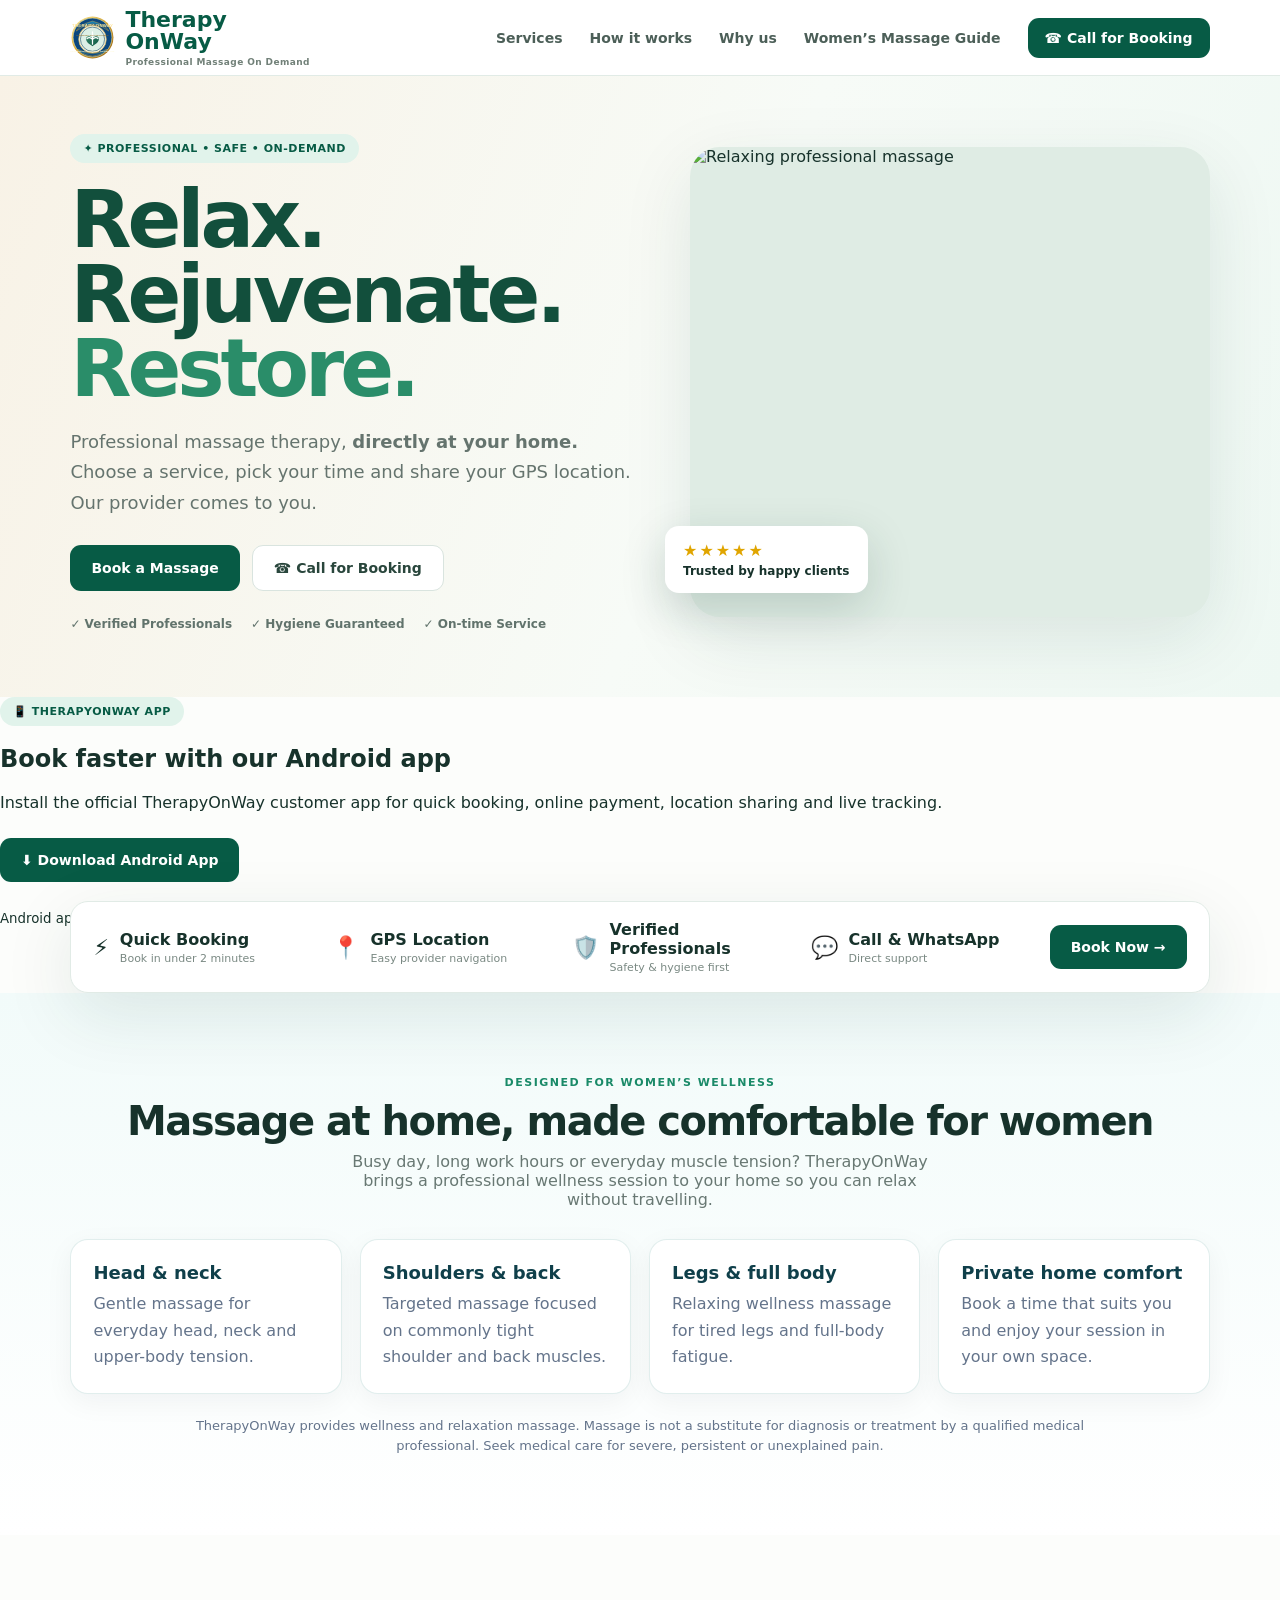
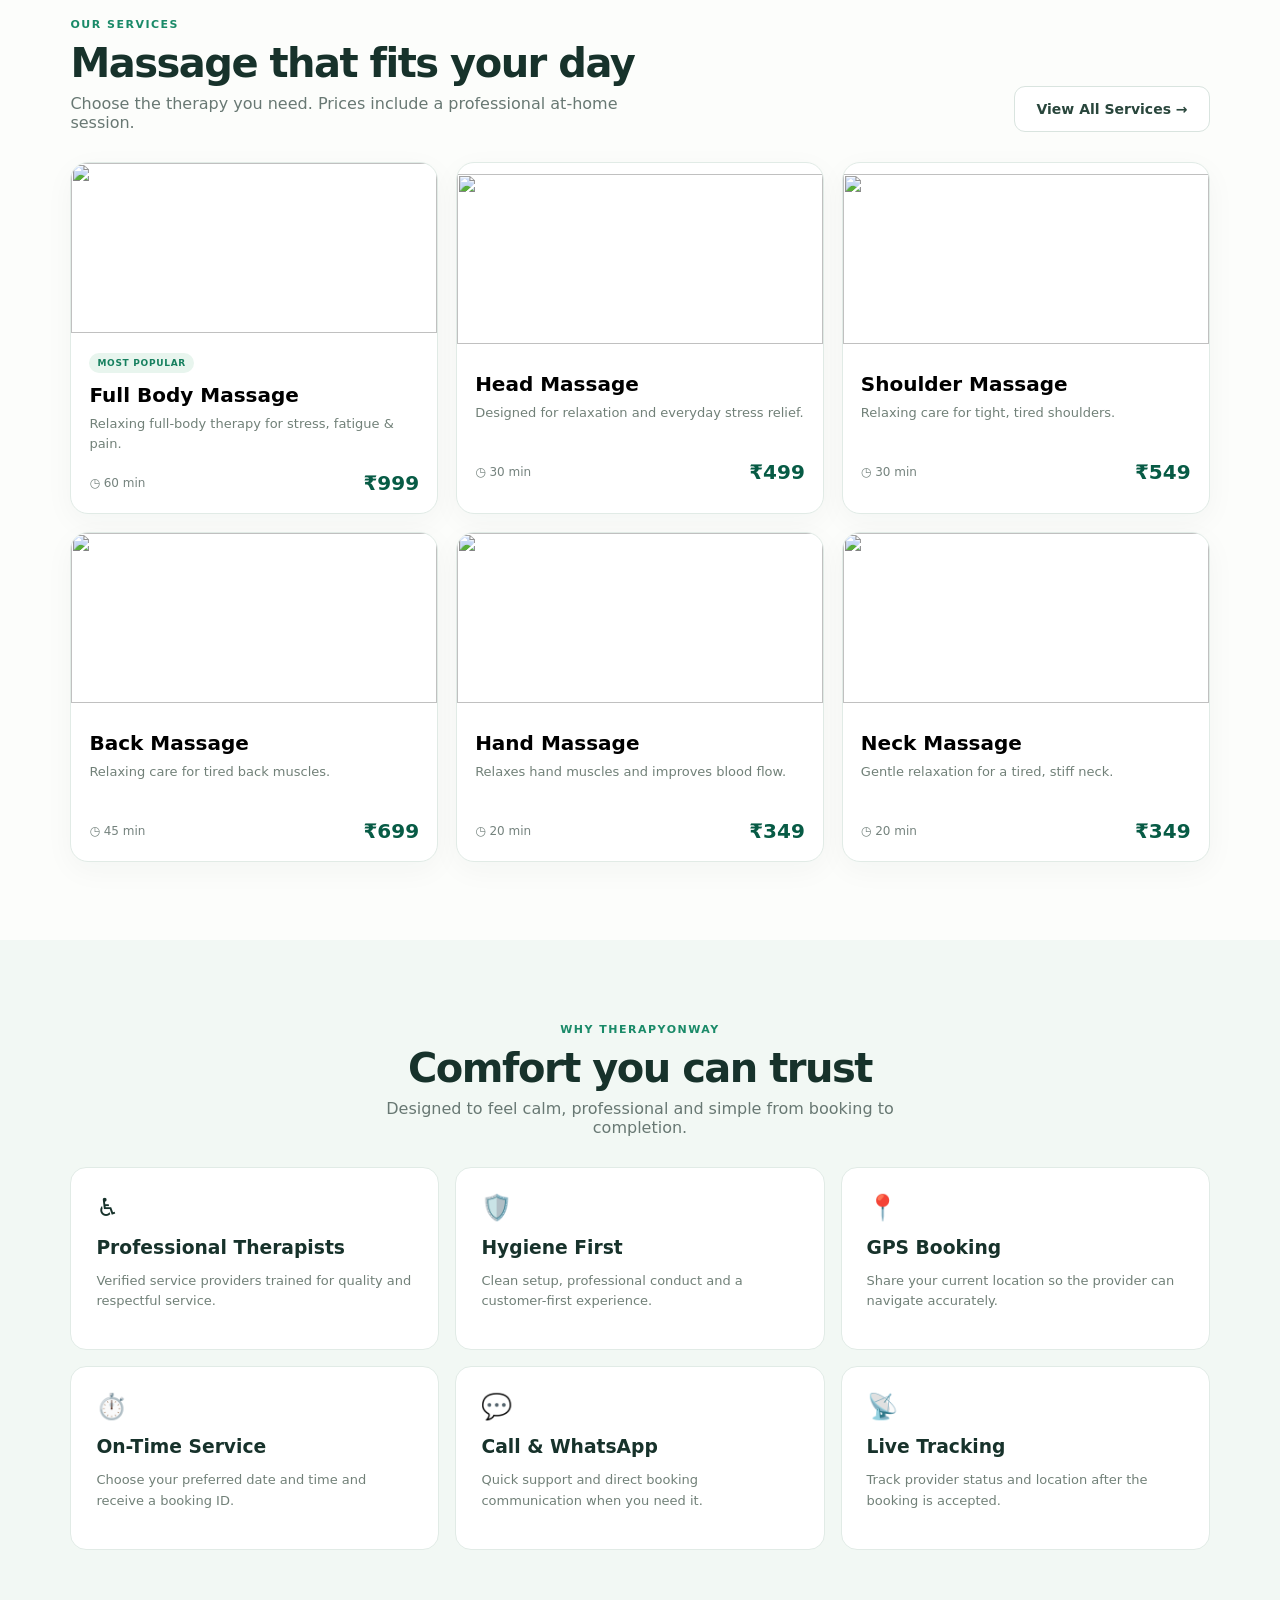
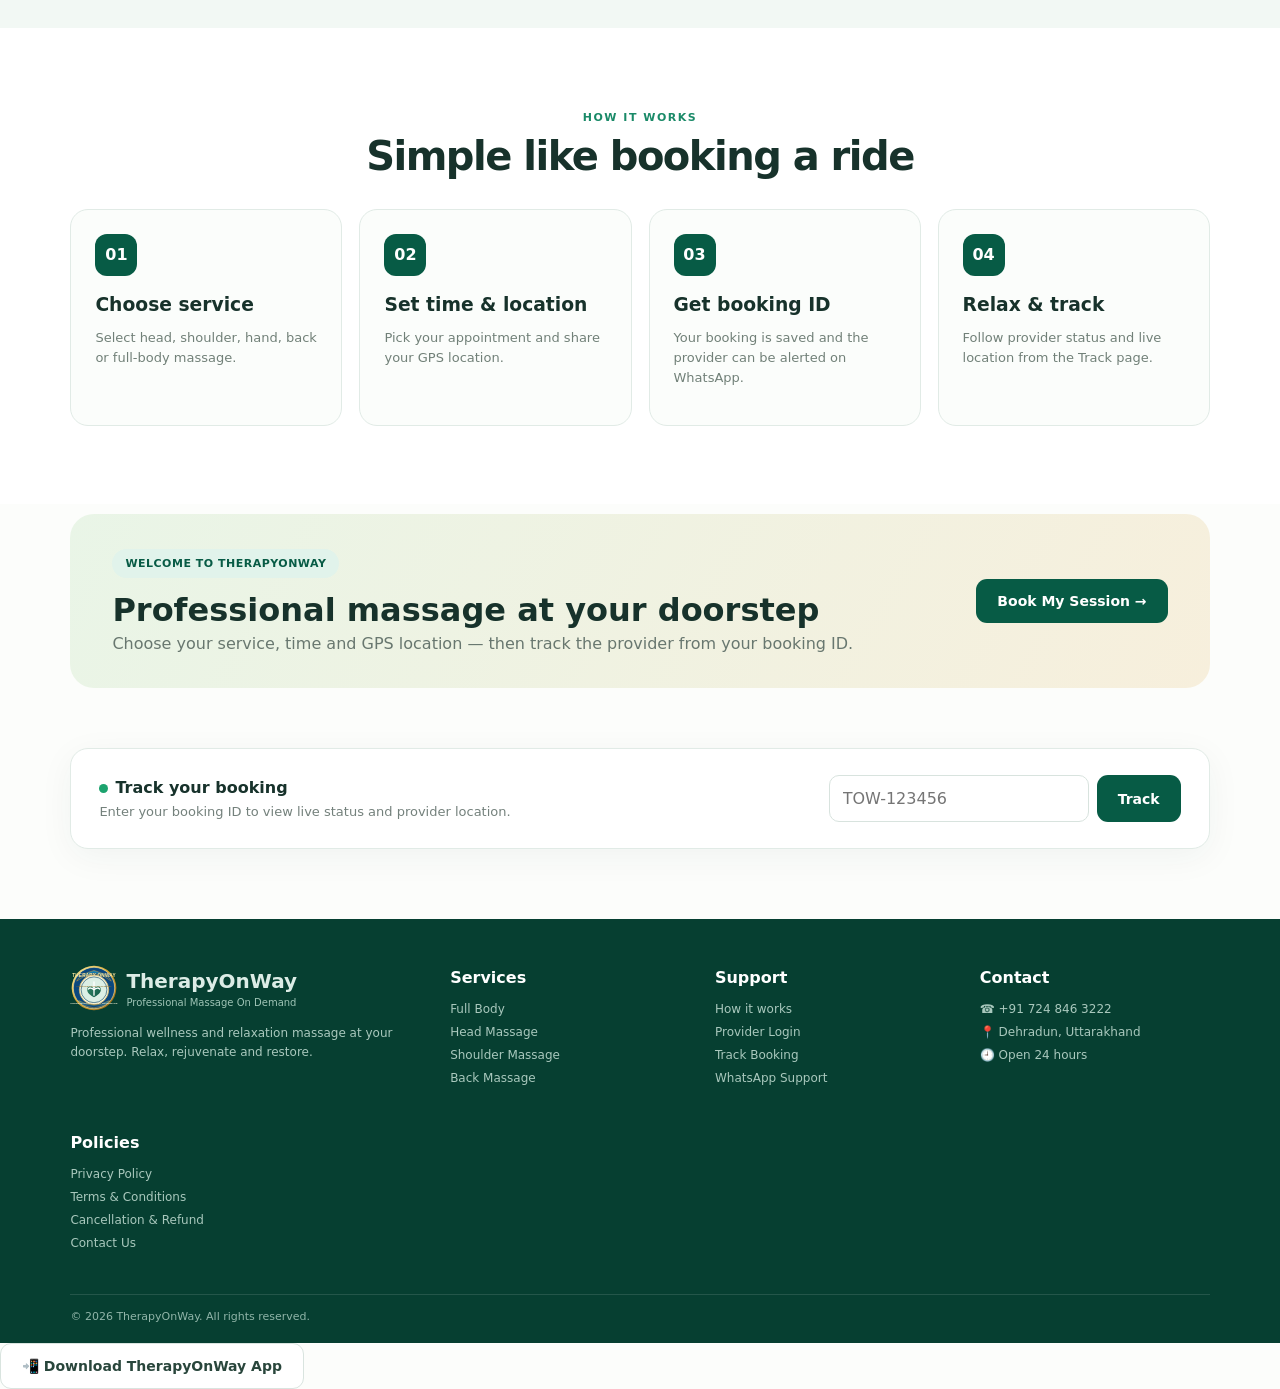
==== index.html @ 88e40a08 "Add TherapyOnWay Android app download to website" ====
<!doctype html>
<html lang="en">
<head>
<meta charset="utf-8"><meta name="viewport" content="width=device-width,initial-scale=1"><meta name="description" content="TherapyOnWay provides professional at-home massage and wellness sessions for women in Dehradun. Easy online booking and doorstep service."><meta name="keywords" content="massage at home for women Dehradun, women massage Dehradun, head massage at home Dehradun, shoulder massage at home Dehradun, TherapyOnWay"><meta property="og:title" content="TherapyOnWay | Massage at Home for Women in Dehradun"><meta property="og:description" content="Professional Massage On Demand — convenient at-home wellness sessions for women in Dehradun."><meta property="og:type" content="website"><meta property="og:url" content="https://vr647048-max.github.io/my-first-project-RelaxGo/"><meta name="twitter:card" content="summary_large_image"><meta name="twitter:title" content="TherapyOnWay | Massage at Home for Women in Dehradun"><meta name="twitter:description" content="Professional Massage On Demand at your doorstep in Dehradun. Easy online booking.">
<title>Massage at Home for Women in Dehradun | TherapyOnWay</title>
<meta name="description" content="TherapyOnWay provides professional massage at home in Dehradun, with women-focused wellness options for head, neck, shoulder, back and full-body relaxation. Easy booking, GPS location and secure online payment.">
<meta name="robots" content="index,follow,max-image-preview:large">
<meta name="theme-color" content="#0f766e">
<link rel="canonical" href="https://vr647048-max.github.io/my-first-project-RelaxGo/">
<meta property="og:type" content="website"><meta property="og:title" content="Massage at Home for Women in Dehradun | TherapyOnWay"><meta property="og:description" content="Professional massage and wellness sessions at your doorstep in Dehradun. Choose a service, time and GPS location and book online."><meta property="og:url" content="https://vr647048-max.github.io/my-first-project-RelaxGo/"><meta property="og:image" content="https://vr647048-max.github.io/my-first-project-RelaxGo/assets/logo.svg">
<meta name="twitter:card" content="summary_large_image"><meta name="twitter:title" content="TherapyOnWay | Professional Massage On Demand"><meta name="twitter:description" content="Professional at-home massage and wellness service in Dehradun.">
<link rel="icon" href="assets/logo.svg"><link rel="stylesheet" href="style.css"><link rel="stylesheet" href="seo-women.css">
<link rel="manifest" href="manifest.webmanifest"><link rel="apple-touch-icon" href="assets/logo.svg">
<script type="application/ld+json">{"@context":"https://schema.org","@type":"LocalBusiness","name":"TherapyOnWay","description":"Professional massage and wellness sessions at home in Dehradun.","url":"https://vr647048-max.github.io/my-first-project-RelaxGo/","logo":"https://vr647048-max.github.io/my-first-project-RelaxGo/assets/logo.svg","areaServed":{"@type":"City","name":"Dehradun"},"address":{"@type":"PostalAddress","addressLocality":"Dehradun","addressRegion":"Uttarakhand","addressCountry":"IN"},"openingHoursSpecification":{"@type":"OpeningHoursSpecification","dayOfWeek":["Monday","Tuesday","Wednesday","Thursday","Friday","Saturday","Sunday"],"opens":"00:00","closes":"23:59"},"priceRange":"₹₹"}</script>
</head>
<body>
<header class="topbar"><a class="brand" href="index.html"><img src="assets/logo.svg" alt="TherapyOnWay logo"><span>Therapy<span>OnWay</span><small>Professional Massage On Demand</small></span></a>
<nav><a href="#services">Services</a><a href="#how">How it works</a><a href="#why">Why us</a><a href="women-massage-at-home-dehradun.html">Women’s Massage Guide</a><a class="nav-call" id="callTop">☎ Call / WhatsApp</a></nav><button class="mobile-menu" onclick="document.body.classList.toggle('nav-open')">☰</button></header>
<main>
<section class="hero"><div class="hero-copy"><div class="pill">✦ PROFESSIONAL • SAFE • ON-DEMAND</div><h1>Relax. Rejuvenate.<br><em>Restore.</em></h1><p class="hero-sub">Professional massage therapy, <strong>directly at your home.</strong> Choose a service, pick your time and share your GPS location. Our provider comes to you.</p><div class="hero-actions"><button class="btn primary" onclick="openBooking()">Book a Massage</button><a class="btn secondary" id="callHero">☎ Call for Booking</a></div><div class="trust-row"><span>✓ Verified Professionals</span><span>✓ Hygiene Guaranteed</span><span>✓ On-time Service</span></div></div><div class="hero-visual"><div class="hero-image"><img src="https://images.unsplash.com/photo-1544161515-4ab6ce6db874?auto=format&fit=crop&w=1100&q=85" alt="Relaxing professional massage"></div><div class="floating-card"><b>★★★★★</b><span>Trusted by happy clients</span></div></div></section>
<section id="app-download" class="app-download"><div><div class="pill">📱 THERAPYONWAY APP</div><h2>Book faster with our Android app</h2><p>Install the official TherapyOnWay customer app for quick booking, online payment, location sharing and live tracking.</p></div><div class="hero-actions"><a class="btn primary" href="https://github.com/vr647048-max/my-first-project-RelaxGo/releases/download/v1.0.4/customer-debug.apk">⬇ Download Android App</a></div><small>Android app • Free download • Updated version</small></section><section class="booking-strip"><div><span class="strip-icon">⚡</span><div><b>Quick Booking</b><small>Book in under 2 minutes</small></div></div><div><span>📍</span><div><b>GPS Location</b><small>Easy provider navigation</small></div></div><div><span>🛡️</span><div><b>Verified Professionals</b><small>Safety & hygiene first</small></div></div><div><span>💬</span><div><b>Call & WhatsApp</b><small>Direct support</small></div></div><button class="btn primary" onclick="openBooking()">Book Now →</button></section>
<section id="women" class="section women-focus"><div class="section-title centered"><span>DESIGNED FOR WOMEN’S WELLNESS</span><h2>Massage at home, made comfortable for women</h2><p>Busy day, long work hours or everyday muscle tension? TherapyOnWay brings a professional wellness session to your home so you can relax without travelling.</p></div><div class="women-grid"><div><strong>Head & neck</strong><p>Gentle massage for everyday head, neck and upper-body tension.</p></div><div><strong>Shoulders & back</strong><p>Targeted massage focused on commonly tight shoulder and back muscles.</p></div><div><strong>Legs & full body</strong><p>Relaxing wellness massage for tired legs and full-body fatigue.</p></div><div><strong>Private home comfort</strong><p>Book a time that suits you and enjoy your session in your own space.</p></div></div><p class="medical-note">TherapyOnWay provides wellness and relaxation massage. Massage is not a substitute for diagnosis or treatment by a qualified medical professional. Seek medical care for severe, persistent or unexplained pain.</p></section>
<section id="services" class="section"><div class="section-title"><div><span>OUR SERVICES</span><h2>Massage that fits your day</h2><p>Choose the therapy you need. Prices include a professional at-home session.</p></div><button class="btn secondary" onclick="openBooking()">View All Services →</button></div>
<div class="service-grid">
<button class="service" onclick="selectService('Full Body Massage')"><img src="https://images.unsplash.com/photo-1544161515-4ab6ce6db874?auto=format&fit=crop&w=700&q=80"><div class="service-body"><span class="service-tag">MOST POPULAR</span><h3>Full Body Massage</h3><p>Relaxing full-body therapy for stress, fatigue & pain.</p><div class="service-meta"><span>◷ 60 min</span><strong>₹999</strong></div></div></button>
<button class="service" onclick="selectService('Head Massage')"><img src="https://images.unsplash.com/photo-1599447292180-45fd84092ef4?auto=format&fit=crop&w=700&q=80"><div class="service-body"><h3>Head Massage</h3><p>Designed for relaxation and everyday stress relief.</p><div class="service-meta"><span>◷ 30 min</span><strong>₹499</strong></div></div></button>
<button class="service" onclick="selectService('Shoulder Massage')"><img src="https://images.unsplash.com/photo-1519823551278-64ac92734fb1?auto=format&fit=crop&w=700&q=80"><div class="service-body"><h3>Shoulder Massage</h3><p>Relaxing care for tight, tired shoulders.</p><div class="service-meta"><span>◷ 30 min</span><strong>₹549</strong></div></div></button>
<button class="service" onclick="selectService('Back Massage')"><img src="https://images.unsplash.com/photo-1600334089648-b0d9d3028eb2?auto=format&fit=crop&w=700&q=80"><div class="service-body"><h3>Back Massage</h3><p>Relaxing care for tired back muscles.</p><div class="service-meta"><span>◷ 45 min</span><strong>₹699</strong></div></div></button>
<button class="service" onclick="selectService('Hand Massage')"><img src="https://images.unsplash.com/photo-1552693673-1bf958298935?auto=format&fit=crop&w=700&q=80"><div class="service-body"><h3>Hand Massage</h3><p>Relaxes hand muscles and improves blood flow.</p><div class="service-meta"><span>◷ 20 min</span><strong>₹349</strong></div></div></button>
<button class="service" onclick="selectService('Neck Massage')"><img src="https://images.unsplash.com/photo-1540555700478-4be289fbecef?auto=format&fit=crop&w=700&q=80"><div class="service-body"><h3>Neck Massage</h3><p>Gentle relaxation for a tired, stiff neck.</p><div class="service-meta"><span>◷ 20 min</span><strong>₹349</strong></div></div></button>
</div></section>
<section id="why" class="section why"><div class="section-title centered"><span>WHY THERAPYONWAY</span><h2>Comfort you can trust</h2><p>Designed to feel calm, professional and simple from booking to completion.</p></div><div class="feature-grid"><div><i>♿</i><h3>Professional Therapists</h3><p>Verified service providers trained for quality and respectful service.</p></div><div><i>🛡️</i><h3>Hygiene First</h3><p>Clean setup, professional conduct and a customer-first experience.</p></div><div><i>📍</i><h3>GPS Booking</h3><p>Share your current location so the provider can navigate accurately.</p></div><div><i>⏱️</i><h3>On-Time Service</h3><p>Choose your preferred date and time and receive a booking ID.</p></div><div><i>💬</i><h3>Call & WhatsApp</h3><p>Quick support and direct booking communication when you need it.</p></div><div><i>📡</i><h3>Live Tracking</h3><p>Track provider status and location after the booking is accepted.</p></div></div></section>
<section id="how" class="section how"><div class="section-title centered"><span>HOW IT WORKS</span><h2>Simple like booking a ride</h2></div><div class="steps"><div><b>01</b><h3>Choose service</h3><p>Select head, shoulder, hand, back or full-body massage.</p></div><div><b>02</b><h3>Set time & location</h3><p>Pick your appointment and share your GPS location.</p></div><div><b>03</b><h3>Get booking ID</h3><p>Your booking is saved and the provider can be alerted on WhatsApp.</p></div><div><b>04</b><h3>Relax & track</h3><p>Follow provider status and live location from the Track page.</p></div></div></section>
<section class="offer"><div><span class="pill">WELCOME TO THERAPYONWAY</span><h2>Professional massage at your doorstep</h2><p>Choose your service, time and GPS location — then track the provider from your booking ID.</p></div><button class="btn primary" onclick="openBooking()">Book My Session →</button></section>
<section class="tracking"><div><span class="live-dot"></span><b>Track your booking</b><p>Enter your booking ID to view live status and provider location.</p></div><div class="track-form"><input id="trackId" placeholder="TOW-123456"><button class="btn primary" onclick="goTrack()">Track</button></div></section>
</main>
<footer><div class="footer-brand"><img src="assets/logo.svg"><div><b>TherapyOnWay</b><small>Professional Massage On Demand</small></div><p>Professional wellness and relaxation massage at your doorstep. Relax, rejuvenate and restore.</p></div><div><h4>Services</h4><a href="#services">Full Body</a><a href="#services">Head Massage</a><a href="#services">Shoulder Massage</a><a href="#services">Back Massage</a></div><div><h4>Support</h4><a href="#how">How it works</a><a href="admin.html">Provider Login</a><a href="track.html">Track Booking</a><a id="footerWhatsApp">WhatsApp Support</a></div><div><h4>Contact</h4><a id="footerPhone">☎ Contact provider</a><span>📍 Dehradun, Uttarakhand</span><span>🕘 Open 24 hours</span></div><div class="copyright">© 2026 TherapyOnWay. All rights reserved.</div></footer>
<div id="bookingModal" class="modal hidden"><div class="modal-card"><button class="close" onclick="closeBooking()">×</button><div class="modal-head"><span class="pill">QUICK BOOKING</span><h2>Book your massage</h2><p>Choose a service, time and location. Your GPS helps the provider reach you.</p></div><form id="bookingForm">
<label>Service<select id="service" required><option value="">Select service</option><option value="Full Body Massage|999">Full Body Massage — ₹999</option><option value="Head Massage|499">Head Massage — ₹499</option><option value="Shoulder Massage|549">Shoulder Massage — ₹549</option><option value="Back Massage|699">Back Massage — ₹699</option><option value="Hand Massage|349">Hand Massage — ₹349</option><option value="Neck Massage|349">Neck Massage — ₹349</option></select></label>
<div class="two"><label>Your Name<input id="name" required placeholder="Your name"></label><label>Mobile Number<input id="phone" required inputmode="tel" maxlength="10" pattern="[0-9]{10}" placeholder="10-digit mobile"></label></div>
<div class="two"><label>Date<input id="date" type="date" required></label><label>Time<input id="time" type="time" required></label></div>
<label>Location<div class="location-row"><input id="locationText" placeholder="Tap Use my location" readonly><button type="button" class="gps" onclick="getLocation()">📍 Use my location</button></div></label><div id="locationStatus" class="location-status">GPS location is required.</div>
<div class="payment-methods" aria-label="Payment method">
<label class="pay-option"><input type="radio" name="payment_method" value="online" checked> <span><strong>Online Payment</strong><small>Razorpay • UPI / cards / netbanking</small></span></label>
<label class="pay-option"><input type="radio" name="payment_method" value="cash"> <span><strong>Cash on Service</strong><small>Pay the provider in cash after the service</small></span></label>
</div>
<button class="btn primary full" id="bookingSubmit" type="submit">Pay &amp; Confirm Booking</button><div class="payment-note">🔒 Online payments use Razorpay Checkout. UPI availability is controlled by your live Razorpay merchant settings. Cash bookings are confirmed as unpaid until collection.</div></form><div id="bookingSuccess" class="success hidden"></div></div></div>
<script src="https://cdn.jsdelivr.net/npm/@supabase/supabase-js@2"></script><script>if(!window.supabase){document.write('<script src="https://unpkg.com/@supabase/supabase-js@2"><\/script>')}</script><script src="config.js"></script><script src="app.js"></script>
<a class="btn secondary" href="https://github.com/vr647048-max/my-first-project-RelaxGo/releases/download/v1.0.1/customer-debug.apk" download>📲 Download TherapyOnWay App</a></body></html>
---- style.css ----
:root{--green:#075b45;--green2:#167d5d;--mint:#eaf7f1;--cream:#fbf7ef;--ink:#17322b;--muted:#687873;--line:#e1ebe6;--white:#fff;--shadow:0 22px 70px rgba(22,63,50,.10)}*{box-sizing:border-box}html{scroll-behavior:smooth}body{margin:0;font-family:Inter,ui-sans-serif,system-ui,-apple-system,"Segoe UI",sans-serif;color:var(--ink);background:#fcfdfb}a{text-decoration:none;color:inherit}button,input,select{font:inherit}.topbar{height:76px;padding:0 5.5%;display:flex;align-items:center;justify-content:space-between;background:rgba(255,255,255,.96);border-bottom:1px solid var(--line);position:sticky;top:0;z-index:50;backdrop-filter:blur(12px)}.brand{display:flex;align-items:center;gap:10px;font-size:22px;font-weight:900;color:var(--green)}.brand img{width:45px;height:45px}.brand>span{display:flex;flex-direction:column;line-height:1}.brand>span>span{display:inline}.brand small{font-size:9px;letter-spacing:.4px;color:#718078;margin-top:5px;font-weight:700}.topbar nav{display:flex;gap:27px;align-items:center;font-weight:700;color:#4c5f58;font-size:14px}.nav-call{background:var(--green);color:#fff!important;padding:12px 17px;border-radius:11px}.mobile-menu{display:none;border:0;background:var(--mint);border-radius:10px;padding:10px}.hero{padding:58px 5.5% 66px;display:grid;grid-template-columns:1fr .92fr;gap:55px;align-items:center;background:linear-gradient(110deg,#f8f2e6 0%,#f7fbf7 55%,#eef8f3 100%)}.pill{display:inline-flex;background:#e1f3eb;color:var(--green);padding:8px 13px;border-radius:999px;font-size:11px;font-weight:900;letter-spacing:.5px}.hero h1{font-size:clamp(50px,6.2vw,82px);line-height:.94;letter-spacing:-4px;margin:20px 0;color:#124f3c}.hero h1 em{font-style:normal;color:#2a8d69}.hero-sub{font-size:18px;line-height:1.7;color:#65746e;max-width:660px}.hero-actions{display:flex;gap:12px;flex-wrap:wrap;margin:26px 0}.btn{border:0;border-radius:11px;padding:14px 21px;font-weight:900;font-size:14px;cursor:pointer;display:inline-flex;align-items:center;justify-content:center;transition:.2s}.btn:hover{transform:translateY(-1px)}.primary{background:var(--green);color:#fff}.secondary{background:#fff;border:1px solid #d9e4df;color:#29463c}.full{width:100%}.trust-row{display:flex;gap:19px;flex-wrap:wrap;color:#61736c;font-size:12px;font-weight:700}.hero-visual{position:relative}.hero-image{height:470px;border-radius:30px;overflow:hidden;box-shadow:var(--shadow);background:#dfece4}.hero-image img{width:100%;height:100%;object-fit:cover}.floating-card{position:absolute;left:-25px;bottom:24px;background:#fff;padding:15px 18px;border-radius:14px;box-shadow:0 15px 45px rgba(22,63,50,.18);display:flex;flex-direction:column;gap:4px}.floating-card b{color:#e0a500;letter-spacing:2px}.floating-card span{font-size:12px;font-weight:700}.booking-strip{margin:-26px auto 0;width:89%;position:relative;z-index:5;background:#fff;border:1px solid var(--line);box-shadow:var(--shadow);border-radius:18px;padding:18px 22px;display:grid;grid-template-columns:repeat(4,1fr) auto;gap:15px;align-items:center}.booking-strip>div{display:flex;gap:11px;align-items:center}.booking-strip>div>span{font-size:22px}.booking-strip b,.booking-strip small{display:block}.booking-strip small{color:#7a8983;font-size:11px;margin-top:3px}.section{padding:78px 5.5%}.section-title{display:flex;align-items:end;justify-content:space-between;gap:25px;margin-bottom:30px}.section-title>div>span,.section-title.centered>span{font-size:11px;letter-spacing:1.5px;font-weight:900;color:#1a8a68}.section-title h2{font-size:40px;letter-spacing:-1.5px;margin:8px 0}.section-title p{color:var(--muted);margin:0;max-width:600px}.section-title.centered{text-align:center;display:block}.section-title.centered p{margin:0 auto}.service-grid{display:grid;grid-template-columns:repeat(3,1fr);gap:18px}.service{background:#fff;border:1px solid var(--line);border-radius:18px;overflow:hidden;padding:0;text-align:left;cursor:pointer;box-shadow:0 8px 30px rgba(22,63,50,.04);transition:.2s}.service:hover{transform:translateY(-4px);box-shadow:var(--shadow)}.service>img{width:100%;height:170px;object-fit:cover;display:block}.service-body{padding:18px}.service-tag{display:inline-block;color:#16805f;background:#e8f5ee;padding:5px 8px;border-radius:999px;font-size:9px;font-weight:900;letter-spacing:.7px}.service h3{margin:10px 0 7px;font-size:20px}.service p{margin:0 0 17px;color:#718078;font-size:13px;line-height:1.5;min-height:40px}.service-meta{display:flex;justify-content:space-between;align-items:center;color:#75837e;font-size:12px}.service-meta strong{color:var(--green);font-size:20px}.why{background:#f2f8f4}.feature-grid{display:grid;grid-template-columns:repeat(3,1fr);gap:16px}.feature-grid>div{background:#fff;border:1px solid var(--line);border-radius:16px;padding:25px}.feature-grid i{font-style:normal;font-size:25px}.feature-grid h3{margin:15px 0 7px}.feature-grid p,.steps p{color:#718078;line-height:1.55;font-size:13px}.how{background:#fff}.steps{display:grid;grid-template-columns:repeat(4,1fr);gap:17px}.steps>div{border:1px solid var(--line);border-radius:18px;padding:24px;background:#fbfdfb}.steps b{width:42px;height:42px;display:grid;place-items:center;border-radius:12px;background:var(--green);color:#fff}.steps h3{margin:18px 0 7px}.offer{margin:10px 5.5% 60px;padding:35px 42px;border-radius:24px;background:linear-gradient(120deg,#e9f5e7,#f7efdc);display:flex;justify-content:space-between;align-items:center;gap:20px}.offer h2{font-size:32px;margin:13px 0 5px}.offer p{color:#68776f;margin:0}.offer strong{color:var(--green)}.tracking{margin:0 5.5% 70px;padding:26px 28px;background:#fff;border:1px solid var(--line);border-radius:18px;box-shadow:0 8px 35px rgba(22,63,50,.05);display:grid;grid-template-columns:1fr auto;gap:18px;align-items:center}.tracking p{color:#74817c;margin:7px 0 0;font-size:13px}.live-dot{display:inline-block;width:9px;height:9px;background:#1ca36e;border-radius:50%;margin-right:7px}.track-form{display:flex;gap:8px}.track-form input{min-width:260px}.track-form.wide{max-width:600px}input,select{width:100%;padding:13px;border:1px solid #d8e3de;border-radius:10px;background:#fff;color:#223c33;outline:none}input:focus,select:focus{border-color:#58a98d;box-shadow:0 0 0 3px #e6f4ee}.modal{position:fixed;inset:0;background:rgba(10,32,25,.62);display:grid;place-items:center;padding:18px;z-index:100}.hidden{display:none!important}.modal-card{width:min(690px,100%);max-height:92vh;overflow:auto;background:#fff;border-radius:24px;padding:30px;position:relative;box-shadow:0 25px 80px rgba(0,0,0,.25)}.close{position:absolute;right:18px;top:15px;border:0;background:#edf3ef;border-radius:50%;width:36px;height:36px;font-size:24px;cursor:pointer}.modal-head h2{font-size:32px;margin:16px 0 5px}.modal-head p{color:#728079}.modal form{display:grid;gap:14px;margin-top:20px}.modal label{font-size:12px;font-weight:900;color:#4a5c54}.modal input,.modal select{margin-top:7px}.two{display:grid;grid-template-columns:1fr 1fr;gap:12px}.location-row{display:flex;gap:8px}.gps{margin-top:7px;white-space:nowrap;border:1px solid #cbe4d8;background:#edf8f2;color:#087052;border-radius:10px;padding:0 13px;font-weight:900;cursor:pointer}.location-status{font-size:12px;color:#728079}.payment-methods{display:grid;gap:10px}.pay-option{display:flex!important;align-items:flex-start;gap:10px;padding:13px;border:1px solid #d8e3de;border-radius:12px;background:#fbfdfb;cursor:pointer}.pay-option input{width:auto;margin:2px 0 0}.pay-option span{display:flex;flex-direction:column;gap:3px}.pay-option small{font-size:11px;color:#728079;font-weight:600}.success{margin-top:18px;padding:20px;border-radius:15px;background:#e9f7f0}.success code{font-size:22px;font-weight:900;color:var(--green)}footer{padding:45px 5.5% 20px;background:#063f31;color:#dcece6;display:grid;grid-template-columns:1.5fr 1fr 1fr 1fr;gap:35px}.footer-brand{position:relative}.footer-brand>img{width:48px;vertical-align:middle;margin-right:8px}.footer-brand>div{display:inline-flex;vertical-align:middle;flex-direction:column}.footer-brand b{font-size:20px}.footer-brand small{font-size:10px;color:#9fc4b6;margin-top:4px}.footer-brand p{color:#a9c8bd;max-width:330px;font-size:12px;line-height:1.6}footer h4{margin:4px 0 15px;color:#fff}footer a,footer span{display:block;color:#a9c8bd;font-size:12px;margin:9px 0;cursor:pointer}.copyright{grid-column:1/-1;border-top:1px solid rgba(255,255,255,.12);padding-top:15px;color:#91b5a9;font-size:11px}.dashboard{background:#f4f8f6}.dash-wrap,.track-page{padding:45px 7%;max-width:1250px;margin:auto}.dash-head{display:flex;justify-content:space-between;align-items:end;gap:20px;margin-bottom:28px}.dash-head h1,.track-box h1{font-size:44px;margin:12px 0 5px}.stats{display:grid;grid-template-columns:repeat(4,1fr);gap:15px;margin-bottom:20px}.stat{background:#fff;border:1px solid var(--line);border-radius:16px;padding:20px}.stat b{font-size:28px;display:block}.stat span{color:#718078;font-size:13px}.booking-list{display:grid;gap:15px}.booking{background:#fff;border:1px solid var(--line);border-radius:18px;padding:22px}.booking-top{display:flex;justify-content:space-between;gap:15px;align-items:start}.booking-id{font-weight:900;color:var(--green)}.status{display:inline-block;padding:6px 10px;border-radius:999px;font-size:12px;font-weight:800;background:#edf3f1}.booking-info{display:grid;grid-template-columns:repeat(3,1fr);gap:12px;margin:18px 0}.info{background:#f7faf9;padding:12px;border-radius:10px}.info small{display:block;color:#7a888d;margin-bottom:4px}.booking-actions{display:flex;gap:8px;flex-wrap:wrap}.booking-actions a,.booking-actions button{padding:10px 13px;border-radius:9px;border:1px solid #dbe5e1;background:#fff;font-weight:800;cursor:pointer}.booking-actions .map{background:#e8f5ee;color:#126e51}.booking-actions .wa{background:#e9f7ee;color:#167a49}.booking-actions .accept{background:var(--green);color:#fff;border-color:var(--green)}.login-panel{max-width:500px;margin:70px auto;background:#fff;border:1px solid var(--line);padding:30px;border-radius:20px}.login-panel form{display:grid;gap:12px}.empty{background:#fff;border:1px dashed #cadbd4;border-radius:18px;padding:45px;text-align:center}.status-card{display:flex;gap:15px;align-items:center;margin-top:18px;padding:18px;border-radius:15px;background:#e9f8f1}.status-card b{font-size:20px;color:var(--green)}#map{height:470px;border-radius:18px;overflow:hidden;margin-top:18px;border:1px solid var(--line)}.dash-title{font-weight:900;color:#4f625b}@media(max-width:950px){.topbar nav{gap:14px}.hero{grid-template-columns:1fr}.hero-visual{max-width:700px}.booking-strip{grid-template-columns:1fr 1fr}.service-grid{grid-template-columns:repeat(2,1fr)}.feature-grid{grid-template-columns:repeat(2,1fr)}.steps{grid-template-columns:repeat(2,1fr)}footer{grid-template-columns:1fr 1fr}}@media(max-width:680px){.topbar{height:68px;padding:0 18px}.topbar nav{display:none}.mobile-menu{display:block}.nav-open .topbar nav{display:flex;position:absolute;top:68px;left:0;right:0;background:#fff;padding:18px;flex-direction:column;align-items:stretch;border-bottom:1px solid var(--line)}.hero{padding:42px 18px 55px;gap:28px}.hero h1{font-size:52px;letter-spacing:-2.5px}.hero-image{height:320px}.floating-card{left:12px}.booking-strip{width:calc(100% - 28px);grid-template-columns:1fr 1fr;padding:15px}.booking-strip .btn{grid-column:1/-1}.section{padding:58px 18px}.section-title{display:block}.section-title .btn{margin-top:15px}.section-title h2{font-size:32px}.service-grid,.feature-grid,.steps{grid-template-columns:1fr}.offer{margin:0 18px 45px;padding:28px;display:block}.offer h2{font-size:27px}.offer .btn{margin-top:18px}.tracking{margin:0 18px 50px;display:block}.track-form{margin-top:15px}.track-form input{min-width:0}.two{grid-template-columns:1fr}.location-row{display:grid}.gps{height:45px}footer{grid-template-columns:1fr;padding:38px 18px 18px}.copyright{grid-column:auto}.brand{font-size:18px}.brand img{width:38px;height:38px}.brand small{font-size:8px}.dash-wrap,.track-page{padding:30px 18px}.stats{grid-template-columns:1fr 1fr}.booking-info{grid-template-columns:1fr}.dash-head{align-items:start}.dash-head h1,.track-box h1{font-size:34px}}
.track-error{color:#9b2c2c!important;font-weight:800}.track-ok{color:#138a5b!important}.status-card[data-kind="error"]{background:#fff0f0;color:#9b2c2c}.status-card[data-kind="error"] b{color:#9b2c2c}.booking-actions .accept{min-width:145px;font-size:14px}.booking-actions .accept:first-of-type{box-shadow:0 4px 14px rgba(7,91,69,.18)}

.location-state{width:100%;margin-top:8px;font-size:13px;color:#52606d;padding:8px 10px;border-radius:8px;background:#f4f7f8}
.payment-note{font-size:12px;color:#68746f;text-align:center;margin-top:9px;line-height:1.4}

.chat-panel{margin-top:20px;background:#fff;border:1px solid var(--line);border-radius:18px;padding:16px;box-shadow:var(--shadow)}
.chat-head{display:flex;justify-content:space-between;align-items:center;gap:10px;margin-bottom:10px}
.chat-messages{height:260px;overflow:auto;background:#f7faf9;border-radius:14px;padding:12px;display:flex;flex-direction:column;gap:9px}
.chat-msg{max-width:82%;padding:9px 12px;border-radius:13px;background:#fff;border:1px solid #dbe7e1}
.chat-msg.customer{align-self:flex-start}.chat-msg.provider{align-self:flex-end;background:#e9f7f0}
.chat-msg b{display:block;font-size:11px;margin-bottom:3px;color:var(--green)}
.chat-msg small{display:block;font-size:10px;color:#7b8984;margin-top:4px}
.chat-form{display:flex;gap:8px;margin-top:10px}.chat-form input{flex:1}
.chat-actions{display:flex;gap:8px;flex-wrap:wrap;margin-top:12px}
.track-chat{margin-top:20px}.track-chat h2{margin:0 0 6px}.track-chat p{color:var(--muted);font-size:13px}
.track-chat .chat-messages{height:300px}
.track-error{color:#b42318!important}.track-ok{color:#138a5b!important}
.location-state{width:100%;font-size:12px;margin-top:2px}
button:disabled{opacity:.55;cursor:wait!important;transform:none!important}
@media(max-width:680px){.chat-form{flex-direction:column}.chat-form button{width:100%}}
---- seo-women.css ----
/* TherapyOnWay women-focused SEO/conversion styling */
.women-focus{background:linear-gradient(180deg,#f2fbfa 0%,#fff 100%)}
.women-grid{display:grid;grid-template-columns:repeat(4,1fr);gap:18px;margin-top:28px}
.women-grid>div{background:#fff;border:1px solid rgba(15,118,110,.12);border-radius:18px;padding:22px;box-shadow:0 8px 28px rgba(15,23,42,.05)}
.women-grid strong{font-size:18px;color:#0f3f4a}.women-grid p{margin:8px 0 0;color:#64748b;line-height:1.65}.medical-note{max-width:900px;margin:22px auto 0;text-align:center;font-size:13px;line-height:1.6;color:#64748b}
@media(max-width:900px){.women-grid{grid-template-columns:repeat(2,1fr)}}@media(max-width:600px){.women-grid{grid-template-columns:1fr}}
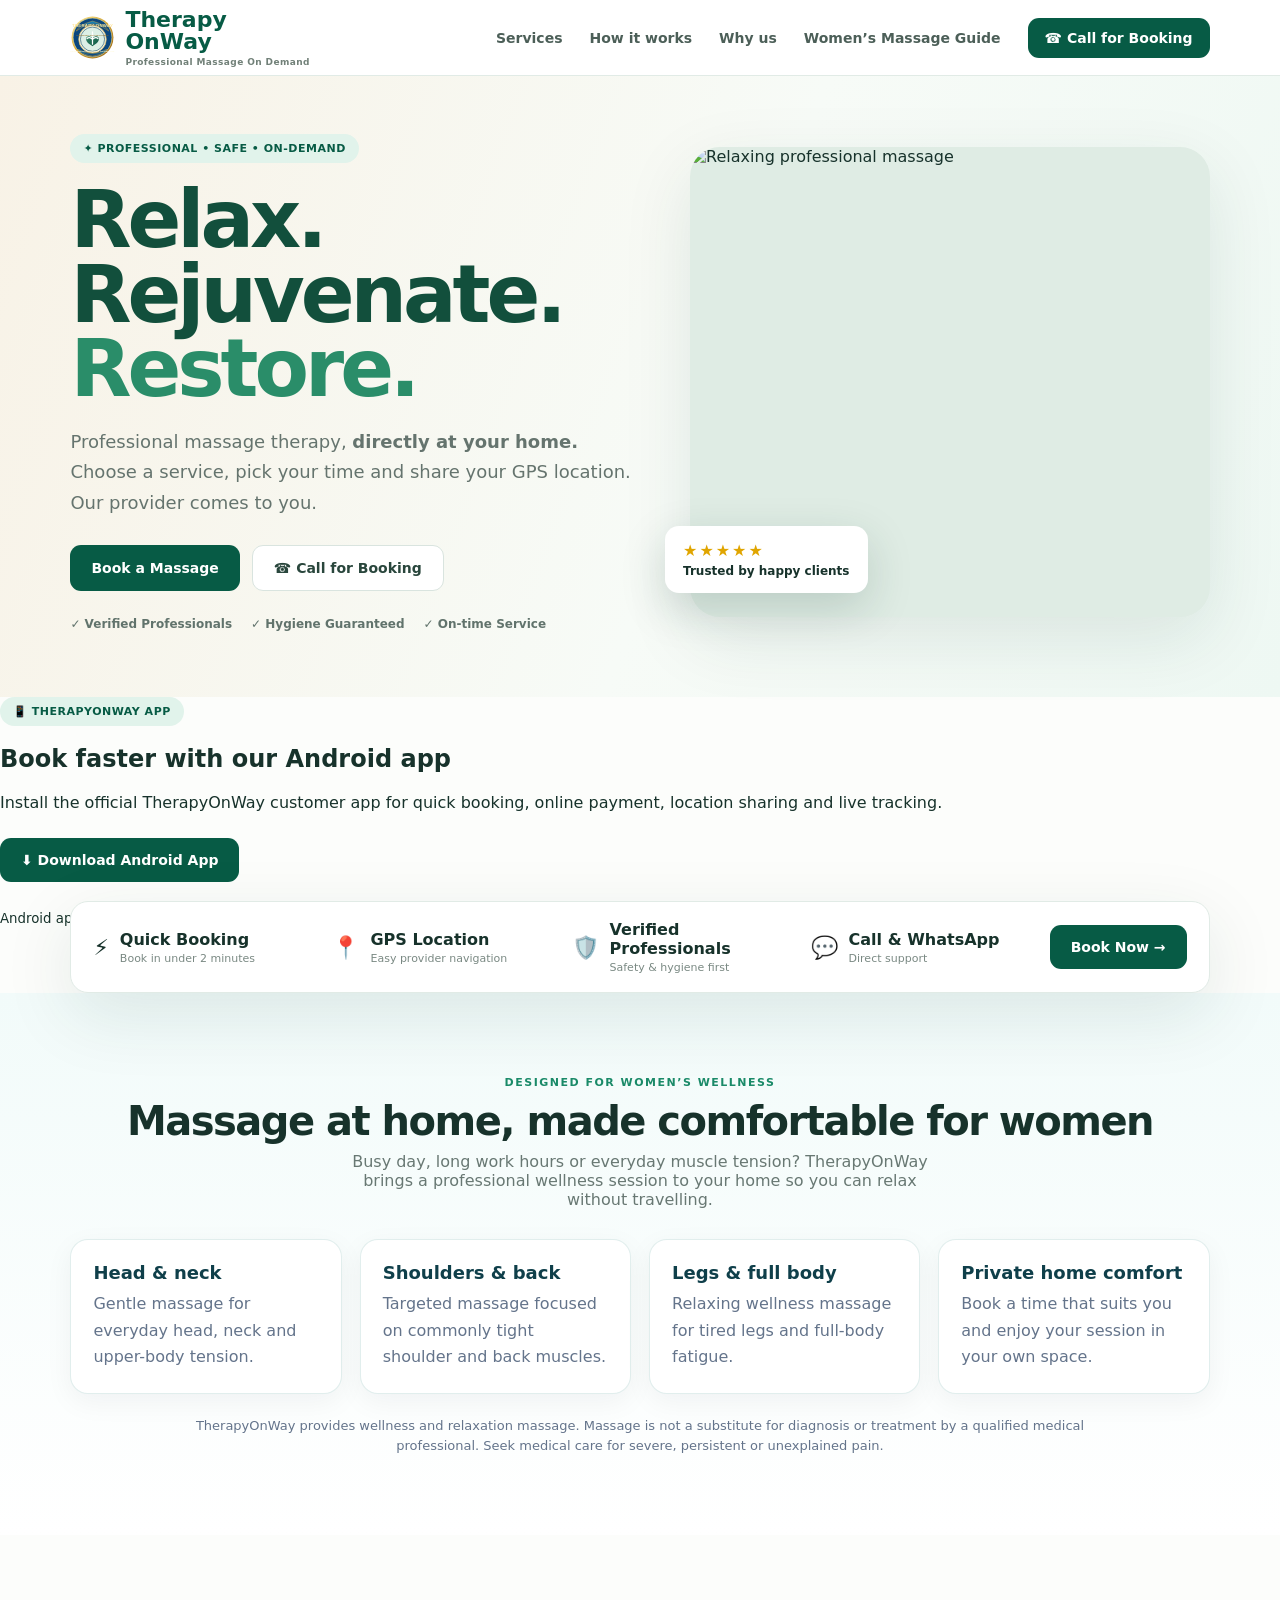
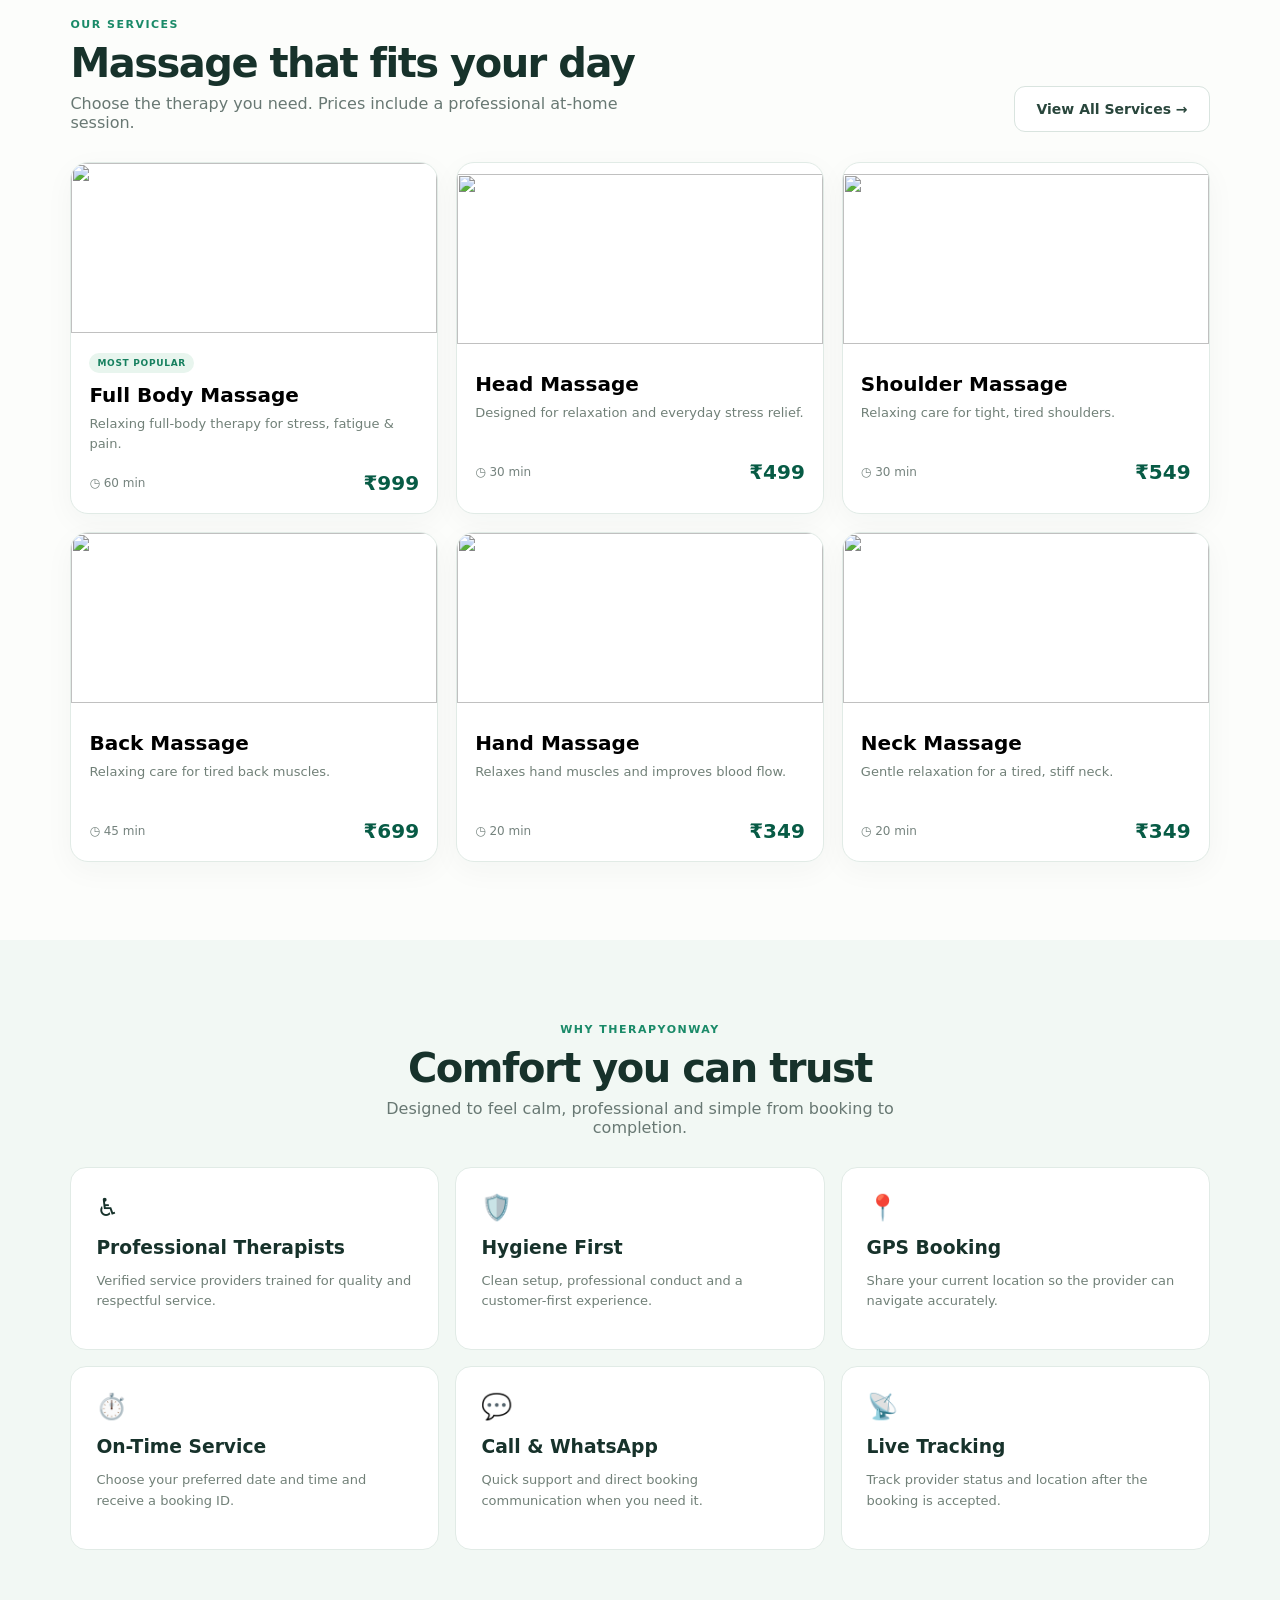
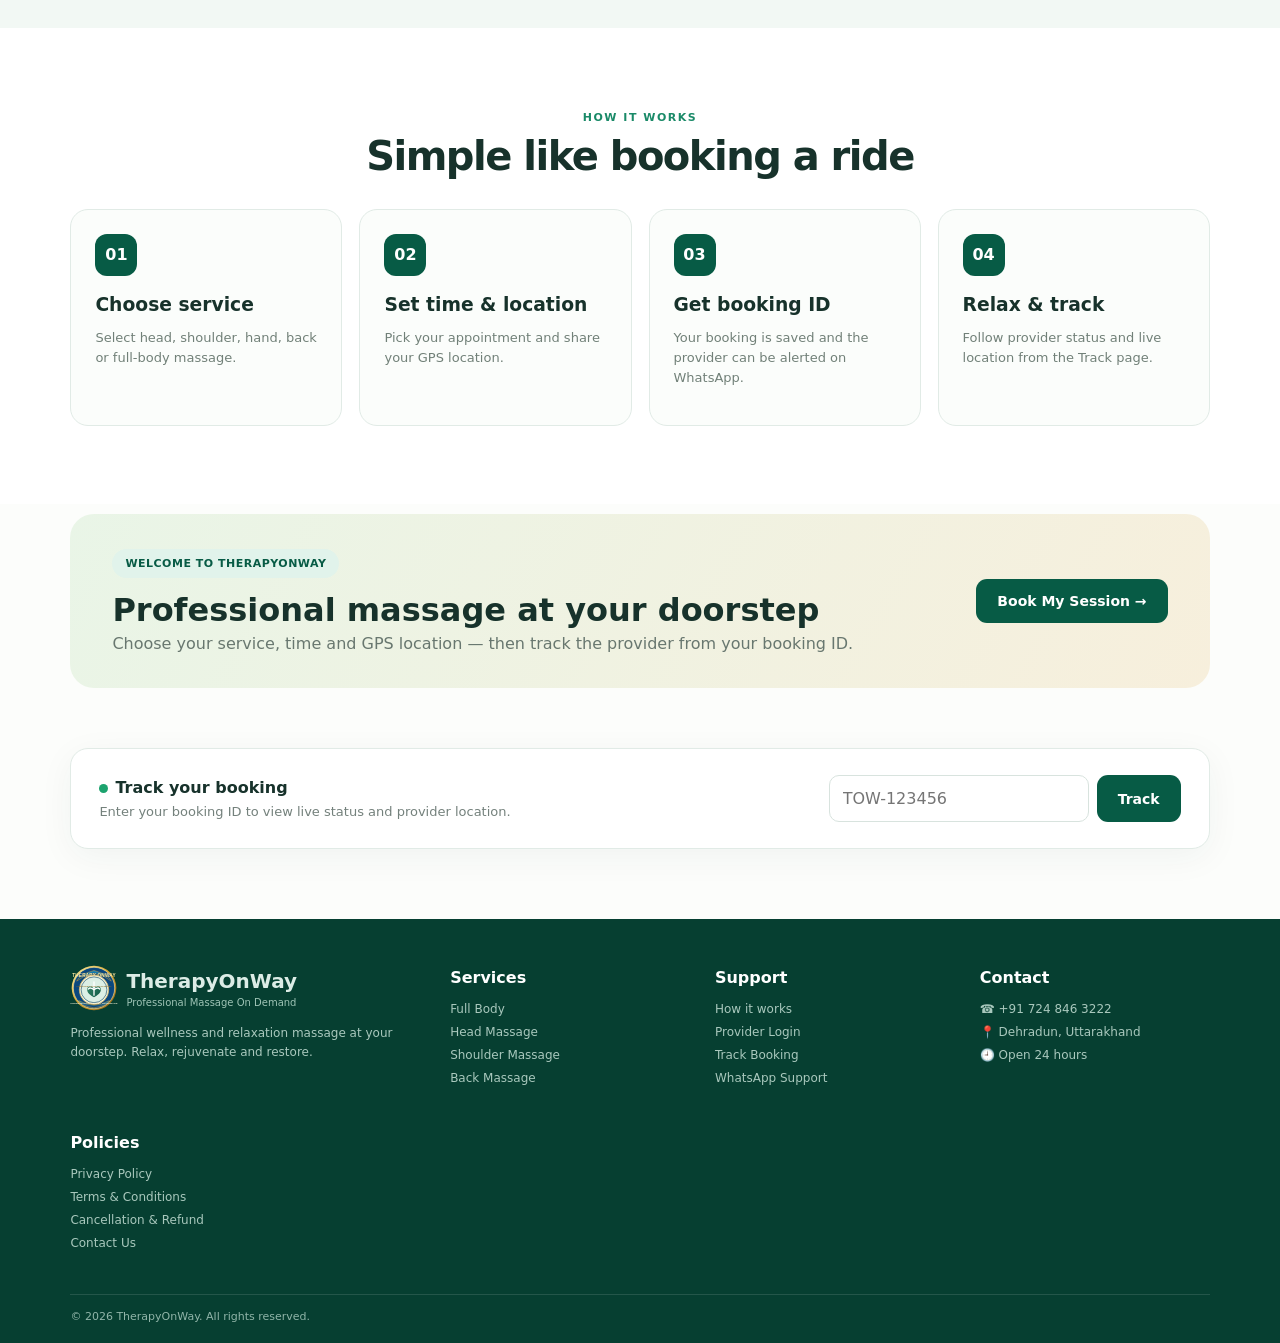
==== commit 0cc916c9: "Production hardening: online payment only and remove stale APK link" ====
--- a/index.html
+++ b/index.html
@@ -41,9 +41,7 @@
 <div class="two"><label>Date<input id="date" type="date" required></label><label>Time<input id="time" type="time" required></label></div>
 <label>Location<div class="location-row"><input id="locationText" placeholder="Tap Use my location" readonly><button type="button" class="gps" onclick="getLocation()">📍 Use my location</button></div></label><div id="locationStatus" class="location-status">GPS location is required.</div>
 <div class="payment-methods" aria-label="Payment method">
-<label class="pay-option"><input type="radio" name="payment_method" value="online" checked> <span><strong>Online Payment</strong><small>Razorpay • UPI / cards / netbanking</small></span></label>
-<label class="pay-option"><input type="radio" name="payment_method" value="cash"> <span><strong>Cash on Service</strong><small>Pay the provider in cash after the service</small></span></label>
-</div>
+<label class="pay-option"><input type="radio" name="payment_method" value="online" checked> <span><strong>Online Payment</strong><small>Razorpay • UPI / cards / netbanking</small></span></label></div>
 <button class="btn primary full" id="bookingSubmit" type="submit">Pay &amp; Confirm Booking</button><div class="payment-note">🔒 Online payments use Razorpay Checkout. UPI availability is controlled by your live Razorpay merchant settings. Cash bookings are confirmed as unpaid until collection.</div></form><div id="bookingSuccess" class="success hidden"></div></div></div>
 <script src="https://cdn.jsdelivr.net/npm/@supabase/supabase-js@2"></script><script>if(!window.supabase){document.write('<script src="https://unpkg.com/@supabase/supabase-js@2"><\/script>')}</script><script src="config.js"></script><script src="app.js"></script>
-<a class="btn secondary" href="https://github.com/vr647048-max/my-first-project-RelaxGo/releases/download/v1.0.1/customer-debug.apk" download>📲 Download TherapyOnWay App</a></body></html>
+</body></html>
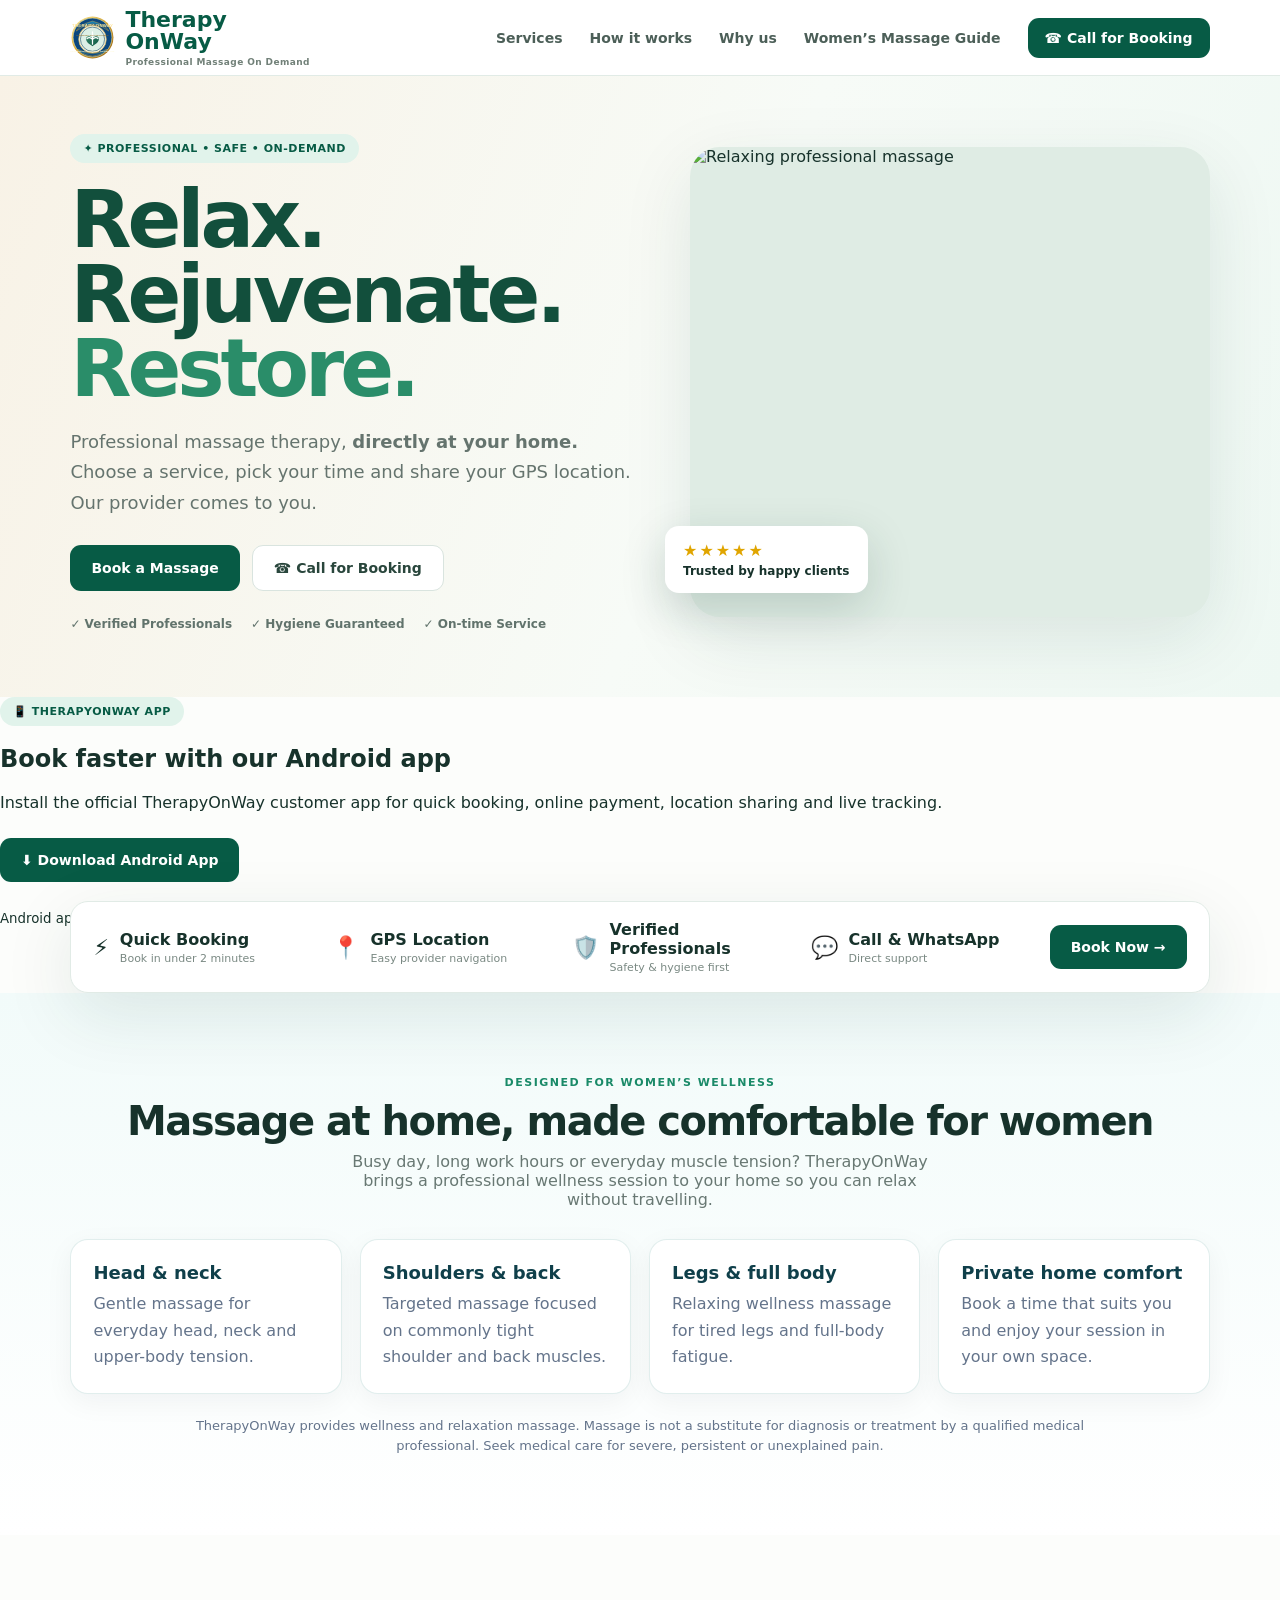
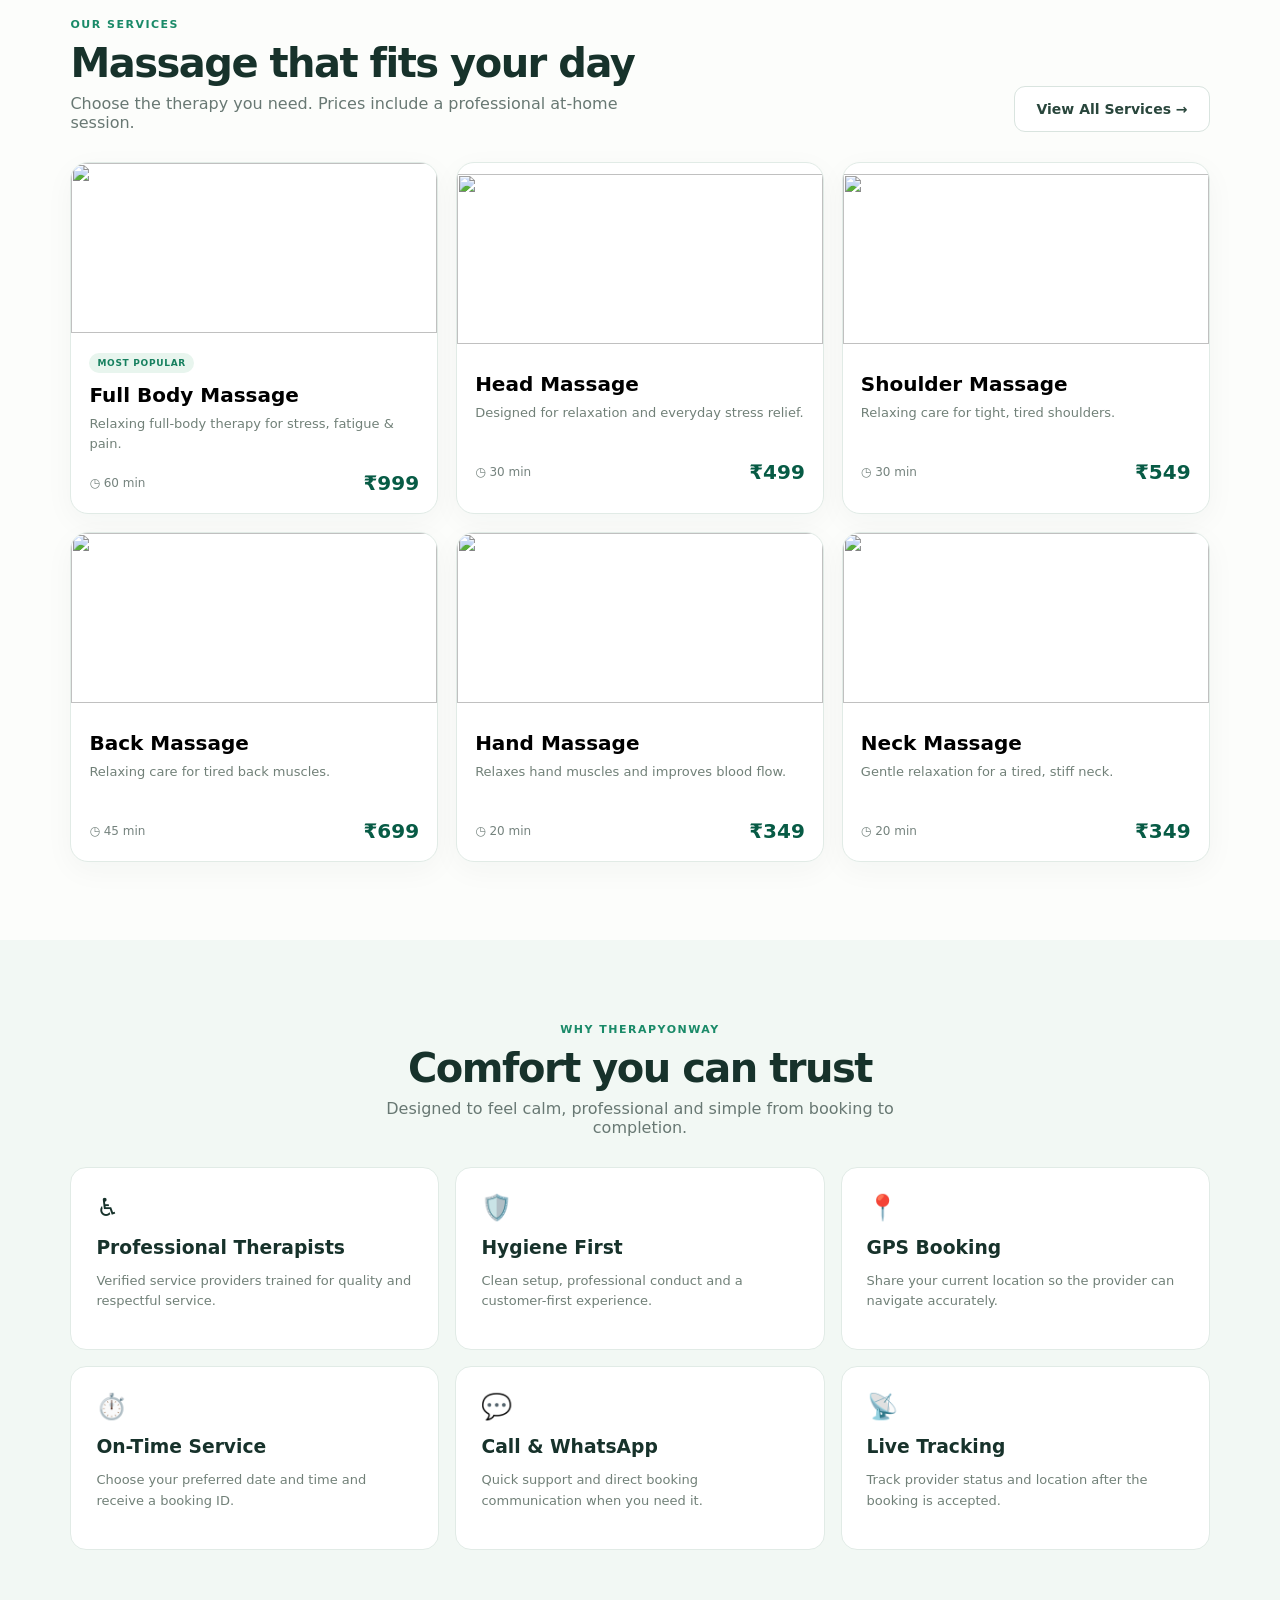
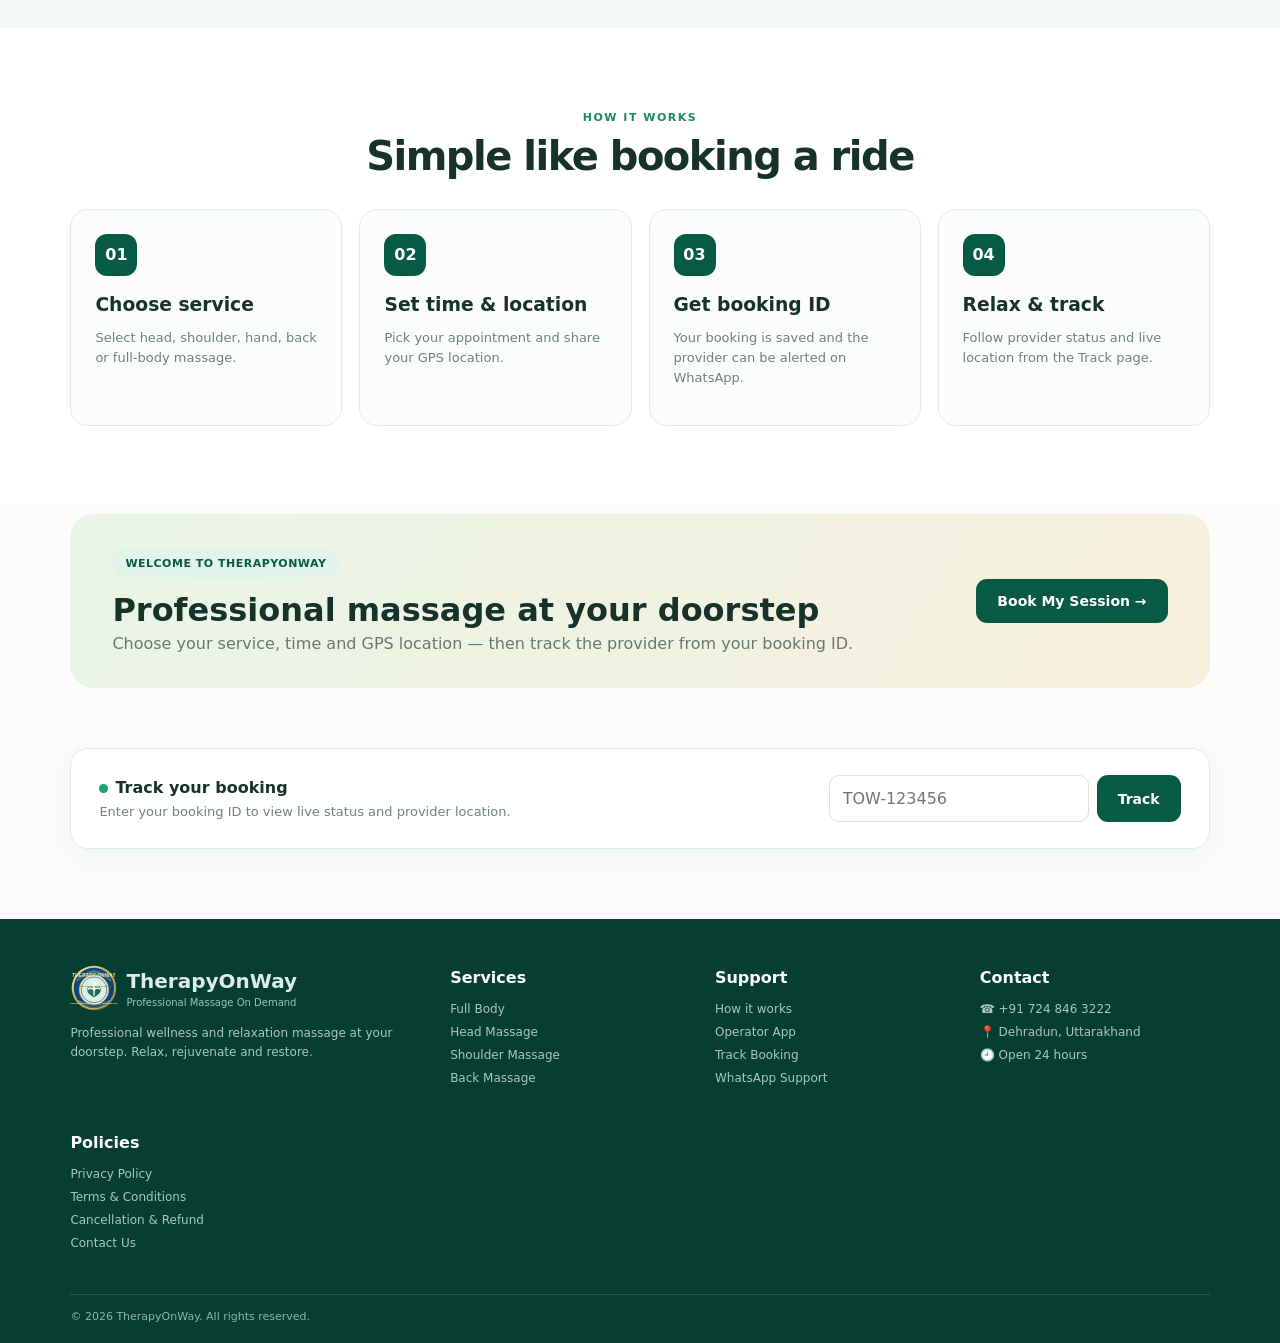
==== commit e0c477e2: "Add operator app entry point" ====
--- a/index.html
+++ b/index.html
@@ -34,14 +34,15 @@
 <section class="offer"><div><span class="pill">WELCOME TO THERAPYONWAY</span><h2>Professional massage at your doorstep</h2><p>Choose your service, time and GPS location — then track the provider from your booking ID.</p></div><button class="btn primary" onclick="openBooking()">Book My Session →</button></section>
 <section class="tracking"><div><span class="live-dot"></span><b>Track your booking</b><p>Enter your booking ID to view live status and provider location.</p></div><div class="track-form"><input id="trackId" placeholder="TOW-123456"><button class="btn primary" onclick="goTrack()">Track</button></div></section>
 </main>
-<footer><div class="footer-brand"><img src="assets/logo.svg"><div><b>TherapyOnWay</b><small>Professional Massage On Demand</small></div><p>Professional wellness and relaxation massage at your doorstep. Relax, rejuvenate and restore.</p></div><div><h4>Services</h4><a href="#services">Full Body</a><a href="#services">Head Massage</a><a href="#services">Shoulder Massage</a><a href="#services">Back Massage</a></div><div><h4>Support</h4><a href="#how">How it works</a><a href="admin.html">Provider Login</a><a href="track.html">Track Booking</a><a id="footerWhatsApp">WhatsApp Support</a></div><div><h4>Contact</h4><a id="footerPhone">☎ Contact provider</a><span>📍 Dehradun, Uttarakhand</span><span>🕘 Open 24 hours</span></div><div class="copyright">© 2026 TherapyOnWay. All rights reserved.</div></footer>
+<footer><div class="footer-brand"><img src="assets/logo.svg"><div><b>TherapyOnWay</b><small>Professional Massage On Demand</small></div><p>Professional wellness and relaxation massage at your doorstep. Relax, rejuvenate and restore.</p></div><div><h4>Services</h4><a href="#services">Full Body</a><a href="#services">Head Massage</a><a href="#services">Shoulder Massage</a><a href="#services">Back Massage</a></div><div><h4>Support</h4><a href="#how">How it works</a><a href="operator.html">Operator App</a><a href="track.html">Track Booking</a><a id="footerWhatsApp">WhatsApp Support</a></div><div><h4>Contact</h4><a id="footerPhone">☎ Contact provider</a><span>📍 Dehradun, Uttarakhand</span><span>🕘 Open 24 hours</span></div><div class="copyright">© 2026 TherapyOnWay. All rights reserved.</div></footer>
 <div id="bookingModal" class="modal hidden"><div class="modal-card"><button class="close" onclick="closeBooking()">×</button><div class="modal-head"><span class="pill">QUICK BOOKING</span><h2>Book your massage</h2><p>Choose a service, time and location. Your GPS helps the provider reach you.</p></div><form id="bookingForm">
 <label>Service<select id="service" required><option value="">Select service</option><option value="Full Body Massage|999">Full Body Massage — ₹999</option><option value="Head Massage|499">Head Massage — ₹499</option><option value="Shoulder Massage|549">Shoulder Massage — ₹549</option><option value="Back Massage|699">Back Massage — ₹699</option><option value="Hand Massage|349">Hand Massage — ₹349</option><option value="Neck Massage|349">Neck Massage — ₹349</option></select></label>
 <div class="two"><label>Your Name<input id="name" required placeholder="Your name"></label><label>Mobile Number<input id="phone" required inputmode="tel" maxlength="10" pattern="[0-9]{10}" placeholder="10-digit mobile"></label></div>
 <div class="two"><label>Date<input id="date" type="date" required></label><label>Time<input id="time" type="time" required></label></div>
 <label>Location<div class="location-row"><input id="locationText" placeholder="Tap Use my location" readonly><button type="button" class="gps" onclick="getLocation()">📍 Use my location</button></div></label><div id="locationStatus" class="location-status">GPS location is required.</div>
 <div class="payment-methods" aria-label="Payment method">
-<label class="pay-option"><input type="radio" name="payment_method" value="online" checked> <span><strong>Online Payment</strong><small>Razorpay • UPI / cards / netbanking</small></span></label></div>
-<button class="btn primary full" id="bookingSubmit" type="submit">Pay &amp; Confirm Booking</button><div class="payment-note">🔒 Online payments use Razorpay Checkout. UPI availability is controlled by your live Razorpay merchant settings. Cash bookings are confirmed as unpaid until collection.</div></form><div id="bookingSuccess" class="success hidden"></div></div></div>
+<label class="pay-option"><input type="radio" name="payment_method" value="online" checked> <span><strong>Online Payment</strong><small>Razorpay • UPI / cards / netbanking</small></span></label>
+<label class="pay-option"><input type="radio" name="payment_method" value="cash"> <span><strong>Cash on Service</strong><small>Pay ₹999 to the provider at the appointment</small></span></label></div>
+<button class="btn primary full" id="bookingSubmit" type="submit">Pay &amp; Confirm Booking</button><div class="payment-note">🔒 Online: Razorpay Checkout supports UPI/cards/netbanking when enabled on your Razorpay account. Cash: pay the provider at the appointment.</div></form><div id="bookingSuccess" class="success hidden"></div></div></div>
 <script src="https://cdn.jsdelivr.net/npm/@supabase/supabase-js@2"></script><script>if(!window.supabase){document.write('<script src="https://unpkg.com/@supabase/supabase-js@2"><\/script>')}</script><script src="config.js"></script><script src="app.js"></script>
 </body></html>
